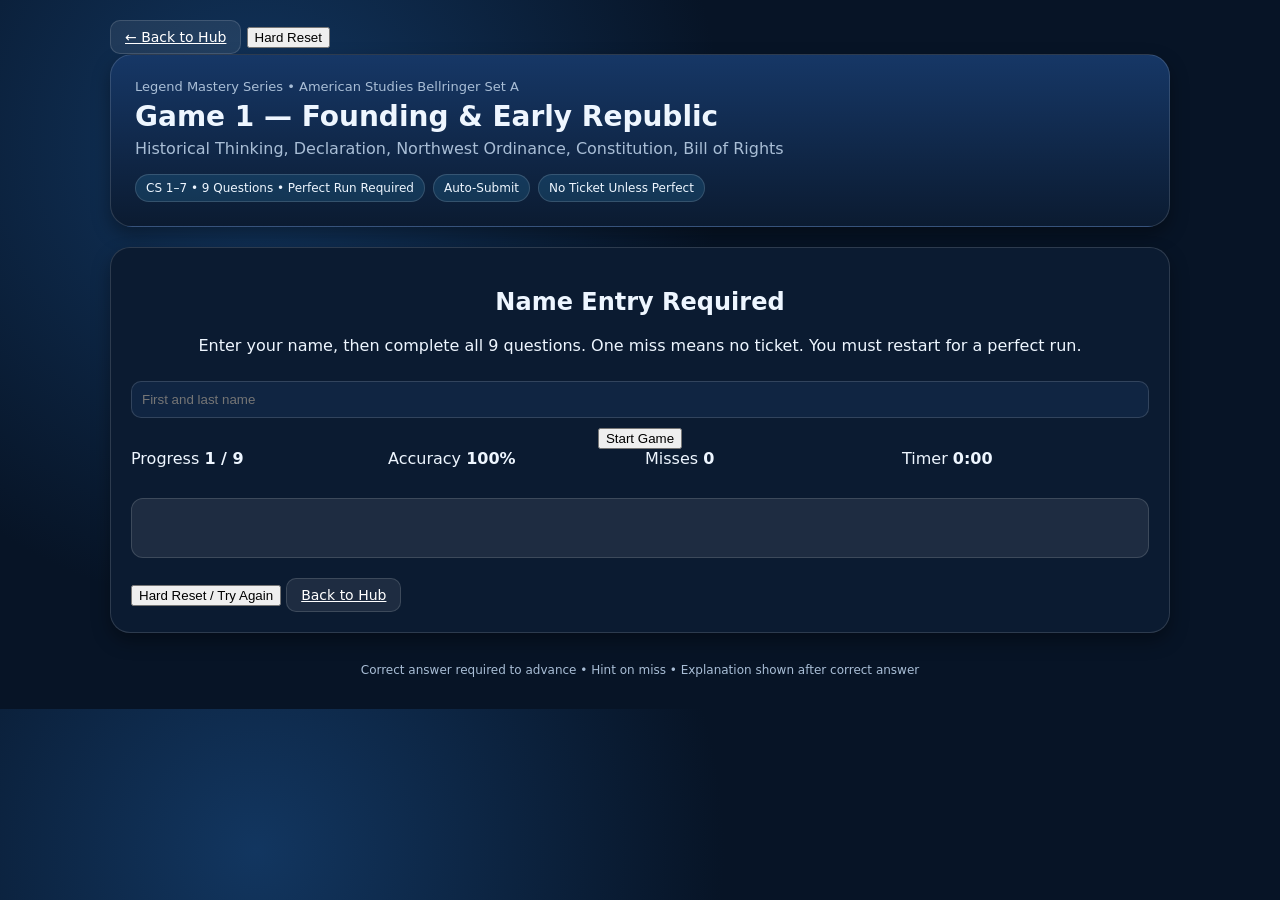
==== games/amstud-bellringer-game-1.html @ ef235aa2 "Create amstud-bellringer-game-1.html" ====
<!doctype html>
<html lang="en">
<head>
  <meta charset="utf-8" />
  <meta name="viewport" content="width=device-width, initial-scale=1" />
  <title>Game 1 — Founding & Early Republic</title>
  <link rel="stylesheet" href="../styles.css" />
</head>

<body>
  <div class="wrap">

    <div class="topbar">
      <a class="btn secondary" href="../index.html">← Back to Hub</a>
      <button id="resetBtn" class="secondary">Hard Reset</button>
    </div>

    <header class="hero">
      <div class="kicker">Legend Mastery Series • American Studies Bellringer Set A</div>
      <h1 id="gameTitle">Game</h1>
      <p id="gameSub" class="sub"></p>

      <div class="pills">
        <span id="gameMeta" class="pill"></span>
        <span class="pill">Auto-Submit</span>
        <span class="pill">No Ticket Unless Perfect</span>
      </div>
    </header>

    <main class="game-shell" style="margin-top: 20px;">

      <section id="startPanel" class="start">
        <h2>Name Entry Required</h2>
        <p class="muted">
          Enter your name, then complete all 9 questions. One miss means no ticket.
          You must restart for a perfect run.
        </p>

        <input
          id="studentName"
          class="input"
          placeholder="First and last name"
          autocomplete="name"
        />

        <button id="startBtn">Start Game</button>
      </section>

      <section id="gamePanel" class="hide">
        <div class="hud">
          <div>
            <span class="label">Progress</span>
            <b id="progress">1 / 9</b>
          </div>

          <div>
            <span class="label">Accuracy</span>
            <b id="acc">100%</b>
          </div>

          <div>
            <span class="label">Misses</span>
            <b id="misses">0</b>
          </div>

          <div>
            <span class="label">Timer</span>
            <b id="timer">0:00</b>
          </div>
        </div>

        <p id="csLine" class="muted small"></p>
        <div id="qText" class="question"></div>
        <div id="choices" class="choices"></div>
        <div id="feedback" class="feedback"></div>
      </section>

      <section id="finishPanel" class="hide">
        <h2 id="finishTitle"></h2>
        <p id="finishMsg" class="muted"></p>

        <div id="ticket"></div>

        <div class="btn-row">
          <button id="resetBtn2">Hard Reset / Try Again</button>
          <a class="btn secondary" href="../index.html">Back to Hub</a>
        </div>
      </section>

      <div id="errorBox" class="errorbox hide"></div>

    </main>

    <p class="footer small">
      Correct answer required to advance • Hint on miss • Explanation shown after correct answer
    </p>

  </div>

  <script>
    /*
      ============================================================
      QUESTION BANK — EDIT HERE
      ============================================================

      To edit a question:
      1. Change the question text.
      2. Change any choice text.
      3. Set answer to "A", "B", "C", or "D".
      4. Keep each game at 9 questions.
      5. Hints should guide students without revealing the answer.
      6. Explanations appear after a correct answer and linger about 5 seconds.
    */

    const GAME = {
  "title": "Game 1 — Founding & Early Republic",
  "subtitle": "Historical Thinking, Declaration, Northwest Ordinance, Constitution, Bill of Rights",
  "cs": "CS 1–7",
  "key": "amstud_bellringer_set_a_game_1",
  "questions": [
    {
      "id": "Q1",
      "question": "Which factor BEST helps determine whether a historical source is credible?",
      "choices": [
        "The length of the document",
        "The number of times it has been viewed",
        "Agreement with other reliable sources",
        "Whether the author uses emotional language"
      ],
      "answer": "C",
      "explanation": "A source is credible when its information is supported by other trustworthy sources. Historians cross-check facts across multiple accounts to confirm accuracy and minimize the impact of bias. Agreement among reputable sources strengthens reliability and is a core practice in historical research.",
      "cs": "CS 1",
      "efl": "Analyze and evaluate source credibility",
      "hint": "Credibility grows when a source can be checked against other reliable sources."
    },
    {
      "id": "Q2",
      "question": "A historian finds a newspaper article written during the Spanish-American War that strongly supports U.S. expansion. What should the historian do first?",
      "choices": [
        "Ignore it because it is biased",
        "Compare it with other sources from the era",
        "Use it as the only source",
        "Reject all newspapers as unreliable"
      ],
      "answer": "B",
      "explanation": "Even biased sources contain valuable information. Historians compare such sources with others from the same period to identify consistent facts. Corroboration allows them to understand context, detect exaggeration, and extract reliable details while accounting for perspective.",
      "cs": "CS 1",
      "efl": "Analyze and evaluate source credibility",
      "hint": "Bias does not automatically make a source useless; historians compare it with other evidence."
    },
    {
      "id": "Q3",
      "question": "Which is an example of a primary source for studying World War I?",
      "choices": [
        "A documentary about the war",
        "A modern textbook",
        "A soldier’s letter from the trenches",
        "A historian’s analysis from 2010"
      ],
      "answer": "C",
      "explanation": "A letter written by a soldier during WWI is a firsthand account created at the time of the event. Primary sources provide direct evidence and allow historians to understand individuals’ experiences, perspectives, and emotions without later interpretation. WEDNESDAY (2 MCQs) Content: CS 4 — Declaration of Independence + OST Recall",
      "cs": "CS 1",
      "efl": "Distinguish primary and secondary evidence",
      "hint": "Primary sources are created by people who experienced the event or lived at the time."
    },
    {
      "id": "Q4",
      "question": "Which democratic ideal in the Declaration explains why governments derive their power from the people?",
      "choices": [
        "Federalism",
        "Consent of the governed",
        "Rule of law",
        "Judicial review"
      ],
      "answer": "B",
      "explanation": "“Consent of the governed” reflects the Enlightenment idea that government authority comes from the people. This principle asserts that legitimacy is based on citizens granting power to leaders, a foundational idea expressed clearly in the Declaration of Independence.",
      "cs": "CS 4",
      "efl": "Explain unalienable rights and consent of the people",
      "hint": "The question asks where government gets legitimate power."
    },
    {
      "id": "Q5",
      "question": "Why do historians corroborate evidence before drawing conclusions?",
      "choices": [
        "To shorten the research process",
        "To ensure multiple sources support a claim",
        "To avoid reading biased sources",
        "To eliminate the need for secondary sources"
      ],
      "answer": "B",
      "explanation": "Corroboration—checking multiple sources—is essential for determining accuracy. Since individual sources may contain bias or error, historians verify details across accounts. When several independent sources agree, the conclusion becomes more reliable. FRIDAY (1 MCQ) Content: CS 5 — Northwest Ordinance",
      "cs": "CS 2",
      "efl": "Use evidence to support or refute conclusions",
      "hint": "Corroboration means checking whether several sources support the same claim."
    },
    {
      "id": "Q6",
      "question": "Which precedent established by the Northwest Ordinance was later included in the U.S. Constitution?",
      "choices": [
        "A national religion",
        "Slavery permitted across all territories",
        "Protection of civil liberties",
        "Creation of political parties"
      ],
      "answer": "C",
      "explanation": "The Northwest Ordinance guaranteed fundamental rights such as freedom of religion, property rights, and due process. These protections influenced the Bill of Rights, showing continuity between early territorial policies and the later constitutional framework.",
      "cs": "CS 5",
      "efl": "Explain Northwest Ordinance precedents",
      "hint": "Look for a governing precedent later reflected in constitutional protections."
    },
    {
      "id": "Q11",
      "question": "Which weakness of the Articles did the new Constitution directly fix?",
      "choices": [
        "Lack of a national military",
        "No power to regulate interstate commerce",
        "States appointing Supreme Court justices",
        "Too strong national executive"
      ],
      "answer": "B",
      "explanation": "The Constitution granted Congress power over interstate commerce, solving trade conflicts that states had caused under the Articles. This authority allowed for uniform economic policy and reduced state-level competition that hurt national unity. FRIDAY (1 MCQ) Content: CS 7 — Constitutional Structure",
      "cs": "CS 6",
      "efl": "Explain how the Constitution strengthened national government",
      "hint": "The Constitution fixed economic weakness by giving Congress power over commerce."
    },
    {
      "id": "Q12",
      "question": "Why did the Framers create three branches of government?",
      "choices": [
        "To reduce state influence",
        "To ensure quick decision-making",
        "To prevent any one branch from becoming too powerful",
        "To give Congress control over the military"
      ],
      "answer": "C",
      "explanation": "Separation of powers distributes authority among the legislative, executive, and judicial branches. By dividing responsibilities, the Framers reduced the risk of tyranny and ensured that each branch could check the others.",
      "cs": "CS 6",
      "efl": "Explain limited government and separation of powers",
      "hint": "Three branches were created so power would not concentrate in one place."
    },
    {
      "id": "Q13",
      "question": "Why did Anti-Federalists oppose the original Constitution?",
      "choices": [
        "It created too many political parties",
        "It lacked protections for individual rights",
        "It guaranteed equal representation in Congress",
        "It strengthened state governments too much"
      ],
      "answer": "B",
      "explanation": "Anti-Federalists feared that a strong national government could abuse power without explicit rights protections. Their pressure led to the Bill of Rights, ensuring freedoms like speech, religion, and due process were formally guaranteed.",
      "cs": "CS 7",
      "efl": "Compare Federalist and Anti-Federalist arguments",
      "hint": "Anti-Federalists worried about liberty and wanted explicit protections."
    }
  ]
};

    /*
      ============================================================
      GAME ENGINE — DO NOT EDIT UNLESS CHANGING GAME BEHAVIOR
      ============================================================
    */

    const $ = (id) => document.getElementById(id);

    let order = [];
    let idx = 0;
    let misses = 0;
    let attempts = 0;
    let startMs = null;
    let timer = null;
    let student = "";
    let locked = false;

    function showError(message) {
      $("errorBox").classList.remove("hide");
      $("errorBox").textContent = message;
    }

    window.addEventListener("error", (event) => {
      showError("Game error: " + event.message);
    });

    window.addEventListener("unhandledrejection", (event) => {
      const reason = event.reason?.message || event.reason;
      showError("Game promise error: " + reason);
    });

    function pad(number) {
      return String(number).padStart(2, "0");
    }

    function timeStr(date) {
      return `${pad(date.getHours())}:${pad(date.getMinutes())}:${pad(date.getSeconds())}`;
    }

    function elapsed() {
      const seconds = Math.floor((Date.now() - startMs) / 1000);
      return `${Math.floor(seconds / 60)}:${pad(seconds % 60)}`;
    }

    function accuracy() {
      if (!attempts) return 100;
      return Math.round(((attempts - misses) / attempts) * 100);
    }

    function hardReset() {
      try {
        sessionStorage.removeItem(GAME.key);
        localStorage.removeItem(GAME.key);
      } catch (error) {
        console.warn("Storage clear skipped:", error);
      }

      location.reload();
    }

    function startGame() {
      student = $("studentName").value.trim();

      if (!student) {
        showError("Enter your name to begin.");
        return;
      }

      $("startPanel").classList.add("hide");
      $("gamePanel").classList.remove("hide");

      startMs = Date.now();
      order = GAME.questions.map((_, index) => index);
      idx = 0;
      misses = 0;
      attempts = 0;

      timer = setInterval(updateHud, 500);

      render();
    }

    function updateHud() {
      $("progress").textContent = `${Math.min(idx + 1, GAME.questions.length)} / ${GAME.questions.length}`;
      $("acc").textContent = accuracy() + "%";
      $("misses").textContent = misses;
      $("timer").textContent = startMs ? elapsed() : "0:00";
    }

    function render() {
      locked = false;
      updateHud();

      const question = GAME.questions[order[idx]];

      $("qText").textContent = question.question;
      $("csLine").textContent = question.cs + " • " + question.efl;
      $("feedback").innerHTML =
        "Choose the best answer. Incorrect choices give a hint but do not reveal the answer.";

      const choicesBox = $("choices");
      choicesBox.innerHTML = "";

      const letters = ["A", "B", "C", "D"];

      question.choices.forEach((choiceText, index) => {
        const button = document.createElement("button");
        button.className = "choice";
        button.innerHTML = `<b>${letters[index]}.</b> ${choiceText}`;
        button.onclick = () => choose(index, button);
        choicesBox.appendChild(button);
      });
    }

    function choose(index, button) {
      if (locked) return;

      const question = GAME.questions[order[idx]];
      const chosen = "ABCD"[index];

      attempts++;

      if (chosen === question.answer) {
        locked = true;
        button.classList.add("correct");

        $("feedback").innerHTML = "<b>Correct.</b><br>" + question.explanation;

        updateHud();

        setTimeout(() => {
          idx++;

          if (idx >= GAME.questions.length) {
            finish();
          } else {
            render();
          }
        }, 5000);

      } else {
        misses++;
        button.classList.add("incorrect");
        button.disabled = true;

        $("feedback").innerHTML = "<b>Not yet.</b> Hint: " + question.hint;

        updateHud();
      }
    }

    function finish() {
      clearInterval(timer);

      $("gamePanel").classList.add("hide");
      $("finishPanel").classList.remove("hide");

      const end = new Date();
      const perfectRun = misses === 0;

      $("finishTitle").textContent = perfectRun
        ? "Perfect Run — Submit Ticket"
        : "Mastery required — restart";

      $("finishMsg").textContent = perfectRun
        ? "Show this ticket to your teacher."
        : "No ticket generated. Restart and complete a perfect run.";

      const ticket = $("ticket");
      ticket.className = perfectRun ? "ticket" : "ticket danger";

      if (perfectRun) {
        ticket.innerHTML = `
          <h2>Submit Ticket</h2>

          <div class="ticket-grid">
            <div>
              <span class="label">Student</span>
              <b>${student}</b>
            </div>

            <div>
              <span class="label">Date</span>
              <b>${end.toLocaleDateString()}</b>
            </div>

            <div>
              <span class="label">Start Time</span>
              <b>${timeStr(new Date(startMs))}</b>
            </div>

            <div>
              <span class="label">End Time</span>
              <b>${timeStr(end)}</b>
            </div>

            <div>
              <span class="label">Runtime</span>
              <b>${elapsed()}</b>
            </div>

            <div>
              <span class="label">Accuracy</span>
              <b>${accuracy()}%</b>
            </div>

            <div>
              <span class="label">Misses</span>
              <b>${misses}</b>
            </div>

            <div>
              <span class="label">Result</span>
              <b>Perfect Run</b>
            </div>
          </div>
        `;
      } else {
        ticket.innerHTML = `
          <h2>Mastery required — restart</h2>
          <p>You must finish with 0 misses to generate a submit ticket.</p>
        `;
      }
    }

    document.addEventListener("DOMContentLoaded", () => {
      $("gameTitle").textContent = GAME.title;
      $("gameSub").textContent = GAME.subtitle;
      $("gameMeta").textContent = GAME.cs + " • 9 Questions • Perfect Run Required";

      $("startBtn").onclick = startGame;
      $("resetBtn").onclick = hardReset;
      $("resetBtn2").onclick = hardReset;
    });
  </script>
</body>
</html>
---- styles.css ----
/* =========================
   ROOT VARIABLES
========================= */
:root {
  --bg: #071426;
  --panel: #0b1b31;
  --panel-2: #102542;
  --text: #eef6ff;
  --muted: #a9bed6;
  --line: rgba(255,255,255,0.14);

  --blue: #3db8f3;
  --green: #22c55e;
  --red: #ef4444;
  --gold: #fbbf24;

  --shadow: 0 8px 18px rgba(0,0,0,0.35);
}

/* =========================
   GLOBAL
========================= */
* {
  box-sizing: border-box;
}

body {
  margin: 0;
  font-family: Inter, system-ui, -apple-system, Segoe UI, Roboto, Arial, sans-serif;
  background: radial-gradient(circle at 20% 20%, #123660, #071426 40%);
  color: var(--text);
}

.wrap {
  max-width: 1100px;
  margin: auto;
  padding: 20px;
}

/* =========================
   HERO HEADER
========================= */
.hero {
  background: linear-gradient(180deg, #163766, #0b1b31);
  border-radius: 22px;
  padding: 24px;
  margin-bottom: 20px;
  border: 1px solid var(--line);
  box-shadow: var(--shadow);
}

.kicker {
  color: var(--muted);
  font-size: 13px;
  margin-bottom: 6px;
}

.hero h1 {
  margin: 0;
  font-size: 28px;
}

.sub {
  color: var(--muted);
  margin-top: 6px;
}

/* =========================
   PILLS
========================= */
.pills {
  display: flex;
  gap: 8px;
  flex-wrap: wrap;
  margin-top: 12px;
}

.pill {
  background: rgba(61,184,243,0.15);
  border: 1px solid var(--line);
  padding: 6px 10px;
  border-radius: 999px;
  font-size: 12px;
}

/* =========================
   CARD GRID (HUB)
========================= */
.grid {
  display: grid;
  gap: 14px;
}

.repo-card {
  background: var(--panel);
  border: 1px solid var(--line);
  border-radius: 18px;
  padding: 16px;
  box-shadow: var(--shadow);
}

.repo-card h3 {
  margin: 0 0 8px 0;
}

.repo-card a {
  color: var(--blue);
  text-decoration: none;
}

.repo-card p {
  color: var(--muted);
  font-size: 14px;
}

.btn-row {
  margin-top: 10px;
}

/* =========================
   BUTTONS
========================= */
.btn {
  display: inline-block;
  padding: 8px 14px;
  border-radius: 10px;
  border: none;
  cursor: pointer;
  font-size: 14px;
  background: linear-gradient(90deg, #3db8f3, #0ea5e9);
  color: white;
}

.btn.secondary {
  background: rgba(255,255,255,0.08);
  border: 1px solid var(--line);
}

/* =========================
   GAME SHELL
========================= */
.game-shell {
  background: var(--panel);
  border: 1px solid var(--line);
  border-radius: 20px;
  padding: 20px;
  box-shadow: var(--shadow);
}

/* =========================
   HUD (TOP BAR)
========================= */
.hud {
  display: grid;
  grid-template-columns: repeat(4, 1fr);
  gap: 10px;
  margin-bottom: 14px;
}

.hud-box {
  background: var(--panel-2);
  border: 1px solid var(--line);
  padding: 10px;
  border-radius: 12px;
  text-align: center;
  font-size: 14px;
}

/* =========================
   QUESTION
========================= */
.question {
  font-size: 18px;
  margin-bottom: 12px;
}

/* =========================
   CHOICES
========================= */
.choices {
  display: grid;
  gap: 10px;
}

.choice {
  padding: 10px;
  border: 1px solid var(--line);
  border-radius: 12px;
  cursor: pointer;
  transition: 0.2s;
}

.choice:hover {
  background: rgba(61,184,243,0.12);
}

.choice.correct {
  border: 2px solid var(--green);
  background: rgba(34,197,94,0.15);
}

.choice.incorrect {
  border: 2px solid var(--red);
  background: rgba(239,68,68,0.15);
}

/* =========================
   FEEDBACK BOX
========================= */
.feedback {
  margin-top: 14px;
  padding: 12px;
  border-radius: 12px;
  background: rgba(255,255,255,0.08);
  border: 1px solid var(--line);
  min-height: 60px;
}

/* =========================
   START SCREEN
========================= */
.start {
  text-align: center;
}

.start input {
  width: 100%;
  padding: 10px;
  border-radius: 10px;
  border: 1px solid var(--line);
  margin: 10px 0;
  background: var(--panel-2);
  color: var(--text);
}

/* =========================
   ERROR BOX (IMPORTANT)
========================= */
.error-box {
  margin-top: 14px;
  padding: 10px;
  border-radius: 10px;
  border: 1px solid var(--red);
  background: rgba(239,68,68,0.15);
  color: #ffd6d6;
  white-space: pre-wrap;
}

/* =========================
   FOOTER
========================= */
.footer {
  margin-top: 30px;
  text-align: center;
  color: var(--muted);
  font-size: 12px;
}
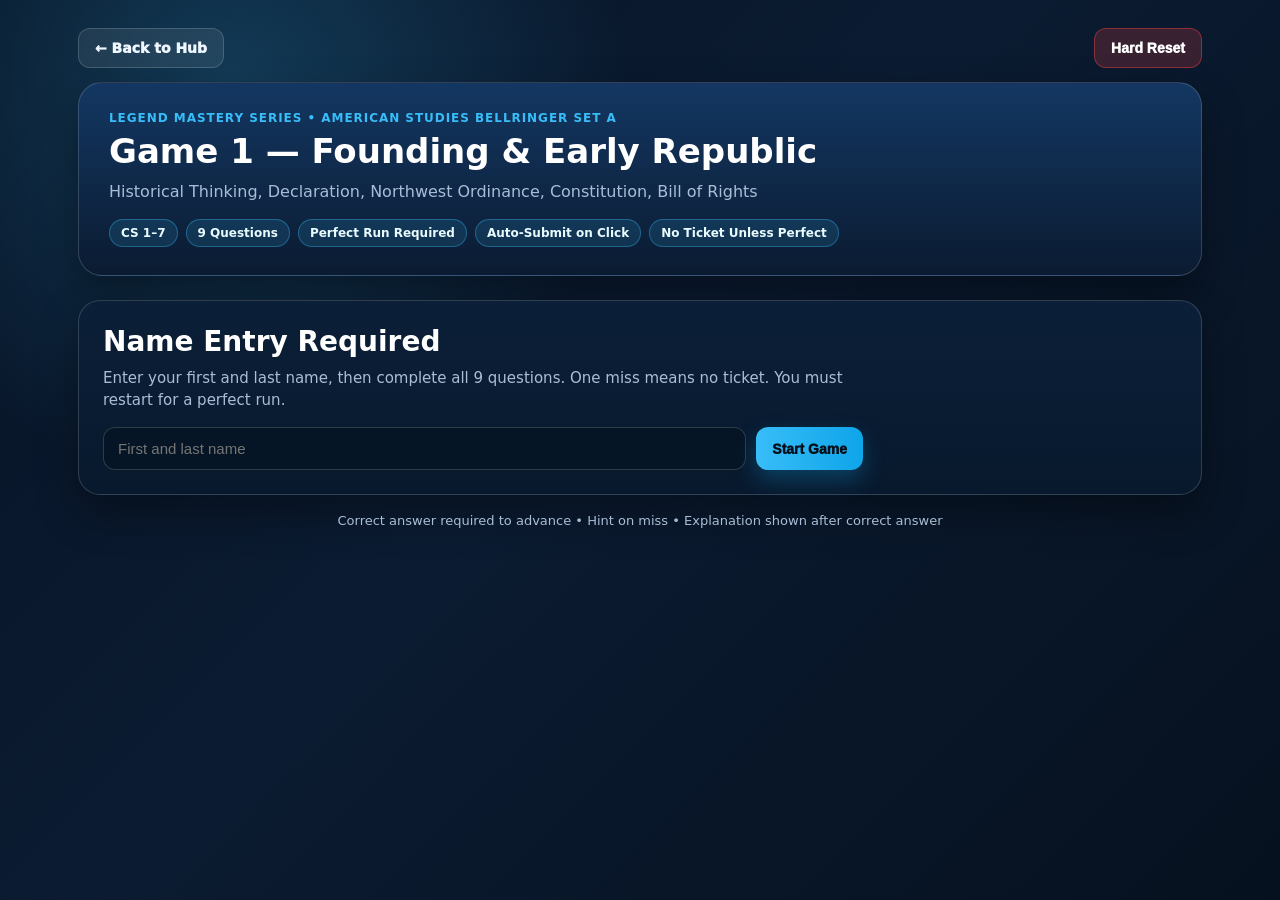
==== commit 7087758d: "Update amstud-bellringer-game-1.html" ====
--- a/games/amstud-bellringer-game-1.html
+++ b/games/amstud-bellringer-game-1.html
@@ -2,8 +2,8 @@
 <html lang="en">
 <head>
   <meta charset="utf-8" />
-  <meta name="viewport" content="width=device-width, initial-scale=1" />
-  <title>Game 1 — Founding & Early Republic</title>
+  <meta name="viewport" content="width=device-width,initial-scale=1" />
+  <title>Game 1 — Founding & Early Republic — Legend Mastery Series</title>
   <link rel="stylesheet" href="../styles.css" />
 </head>
 
@@ -12,484 +12,518 @@
 
     <div class="topbar">
       <a class="btn secondary" href="../index.html">← Back to Hub</a>
-      <button id="resetBtn" class="secondary">Hard Reset</button>
+      <button class="btn danger" id="hardResetTop" type="button">Hard Reset</button>
     </div>
 
     <header class="hero">
       <div class="kicker">Legend Mastery Series • American Studies Bellringer Set A</div>
-      <h1 id="gameTitle">Game</h1>
-      <p id="gameSub" class="sub"></p>
-
+      <h1>Game 1 — Founding & Early Republic</h1>
+      <p class="sub">Historical Thinking, Declaration, Northwest Ordinance, Constitution, Bill of Rights</p>
       <div class="pills">
-        <span id="gameMeta" class="pill"></span>
-        <span class="pill">Auto-Submit</span>
+        <span class="pill">CS 1–7</span>
+        <span class="pill">9 Questions</span>
+        <span class="pill">Perfect Run Required</span>
+        <span class="pill">Auto-Submit on Click</span>
         <span class="pill">No Ticket Unless Perfect</span>
       </div>
     </header>
 
-    <main class="game-shell" style="margin-top: 20px;">
-
-      <section id="startPanel" class="start">
-        <h2>Name Entry Required</h2>
-        <p class="muted">
-          Enter your name, then complete all 9 questions. One miss means no ticket.
-          You must restart for a perfect run.
-        </p>
-
-        <input
-          id="studentName"
-          class="input"
-          placeholder="First and last name"
-          autocomplete="name"
-        />
-
-        <button id="startBtn">Start Game</button>
-      </section>
-
-      <section id="gamePanel" class="hide">
-        <div class="hud">
-          <div>
-            <span class="label">Progress</span>
-            <b id="progress">1 / 9</b>
-          </div>
-
-          <div>
-            <span class="label">Accuracy</span>
-            <b id="acc">100%</b>
-          </div>
-
-          <div>
-            <span class="label">Misses</span>
-            <b id="misses">0</b>
-          </div>
-
-          <div>
-            <span class="label">Timer</span>
-            <b id="timer">0:00</b>
-          </div>
-        </div>
-
-        <p id="csLine" class="muted small"></p>
-        <div id="qText" class="question"></div>
-        <div id="choices" class="choices"></div>
-        <div id="feedback" class="feedback"></div>
-      </section>
-
-      <section id="finishPanel" class="hide">
-        <h2 id="finishTitle"></h2>
-        <p id="finishMsg" class="muted"></p>
-
-        <div id="ticket"></div>
-
-        <div class="btn-row">
-          <button id="resetBtn2">Hard Reset / Try Again</button>
-          <a class="btn secondary" href="../index.html">Back to Hub</a>
+    <main class="game-shell">
+
+      <section id="startScreen" class="screen active">
+        <div class="name-card">
+          <h2>Name Entry Required</h2>
+          <p class="muted">
+            Enter your first and last name, then complete all 9 questions.
+            One miss means no ticket. You must restart for a perfect run.
+          </p>
+
+          <div class="field-row">
+            <input id="studentName" type="text" placeholder="First and last name" autocomplete="off" />
+            <button class="btn" id="startBtn" type="button">Start Game</button>
+          </div>
         </div>
       </section>
 
-      <div id="errorBox" class="errorbox hide"></div>
+      <section id="gameScreen" class="screen">
+        <div class="hud">
+          <div class="hud-box">
+            <div class="hud-label">Progress</div>
+            <div class="hud-value" id="progressText">1 / 9</div>
+          </div>
+          <div class="hud-box">
+            <div class="hud-label">Accuracy</div>
+            <div class="hud-value" id="accuracyText">100%</div>
+          </div>
+          <div class="hud-box">
+            <div class="hud-label">Misses</div>
+            <div class="hud-value" id="missesText">0</div>
+          </div>
+          <div class="hud-box">
+            <div class="hud-label">Timer</div>
+            <div class="hud-value" id="timerText">0:00</div>
+          </div>
+        </div>
+
+        <div class="question-card">
+          <div class="question-meta" id="questionMeta"></div>
+          <h2 class="question" id="questionText"></h2>
+          <div class="choices" id="choices"></div>
+          <div class="feedback" id="feedback">
+            Select the best answer. The game auto-submits on click.
+          </div>
+        </div>
+      </section>
+
+      <section id="finishScreen" class="screen">
+        <div class="finish-card">
+          <h2 id="finishTitle">Finished</h2>
+          <p class="muted" id="finishSummary"></p>
+
+          <div id="ticketArea"></div>
+
+          <div class="btn-row">
+            <button class="btn danger" id="hardResetBottom" type="button">Hard Reset / Try Again</button>
+            <a class="btn secondary" href="../index.html">Back to Hub</a>
+          </div>
+        </div>
+      </section>
+
+      <div class="error-box" id="errorBox"></div>
 
     </main>
 
-    <p class="footer small">
+    <p class="small-note">
       Correct answer required to advance • Hint on miss • Explanation shown after correct answer
     </p>
 
   </div>
 
-  <script>
-    /*
-      ============================================================
-      QUESTION BANK — EDIT HERE
-      ============================================================
-
-      To edit a question:
-      1. Change the question text.
-      2. Change any choice text.
-      3. Set answer to "A", "B", "C", or "D".
-      4. Keep each game at 9 questions.
-      5. Hints should guide students without revealing the answer.
-      6. Explanations appear after a correct answer and linger about 5 seconds.
-    */
-
-    const GAME = {
-  "title": "Game 1 — Founding & Early Republic",
-  "subtitle": "Historical Thinking, Declaration, Northwest Ordinance, Constitution, Bill of Rights",
-  "cs": "CS 1–7",
-  "key": "amstud_bellringer_set_a_game_1",
-  "questions": [
-    {
-      "id": "Q1",
-      "question": "Which factor BEST helps determine whether a historical source is credible?",
-      "choices": [
-        "The length of the document",
-        "The number of times it has been viewed",
-        "Agreement with other reliable sources",
-        "Whether the author uses emotional language"
-      ],
-      "answer": "C",
-      "explanation": "A source is credible when its information is supported by other trustworthy sources. Historians cross-check facts across multiple accounts to confirm accuracy and minimize the impact of bias. Agreement among reputable sources strengthens reliability and is a core practice in historical research.",
-      "cs": "CS 1",
-      "efl": "Analyze and evaluate source credibility",
-      "hint": "Credibility grows when a source can be checked against other reliable sources."
-    },
-    {
-      "id": "Q2",
-      "question": "A historian finds a newspaper article written during the Spanish-American War that strongly supports U.S. expansion. What should the historian do first?",
-      "choices": [
-        "Ignore it because it is biased",
-        "Compare it with other sources from the era",
-        "Use it as the only source",
-        "Reject all newspapers as unreliable"
-      ],
-      "answer": "B",
-      "explanation": "Even biased sources contain valuable information. Historians compare such sources with others from the same period to identify consistent facts. Corroboration allows them to understand context, detect exaggeration, and extract reliable details while accounting for perspective.",
-      "cs": "CS 1",
-      "efl": "Analyze and evaluate source credibility",
-      "hint": "Bias does not automatically make a source useless; historians compare it with other evidence."
-    },
-    {
-      "id": "Q3",
-      "question": "Which is an example of a primary source for studying World War I?",
-      "choices": [
-        "A documentary about the war",
-        "A modern textbook",
-        "A soldier’s letter from the trenches",
-        "A historian’s analysis from 2010"
-      ],
-      "answer": "C",
-      "explanation": "A letter written by a soldier during WWI is a firsthand account created at the time of the event. Primary sources provide direct evidence and allow historians to understand individuals’ experiences, perspectives, and emotions without later interpretation. WEDNESDAY (2 MCQs) Content: CS 4 — Declaration of Independence + OST Recall",
-      "cs": "CS 1",
-      "efl": "Distinguish primary and secondary evidence",
-      "hint": "Primary sources are created by people who experienced the event or lived at the time."
-    },
-    {
-      "id": "Q4",
-      "question": "Which democratic ideal in the Declaration explains why governments derive their power from the people?",
-      "choices": [
-        "Federalism",
-        "Consent of the governed",
-        "Rule of law",
-        "Judicial review"
-      ],
-      "answer": "B",
-      "explanation": "“Consent of the governed” reflects the Enlightenment idea that government authority comes from the people. This principle asserts that legitimacy is based on citizens granting power to leaders, a foundational idea expressed clearly in the Declaration of Independence.",
-      "cs": "CS 4",
-      "efl": "Explain unalienable rights and consent of the people",
-      "hint": "The question asks where government gets legitimate power."
-    },
-    {
-      "id": "Q5",
-      "question": "Why do historians corroborate evidence before drawing conclusions?",
-      "choices": [
-        "To shorten the research process",
-        "To ensure multiple sources support a claim",
-        "To avoid reading biased sources",
-        "To eliminate the need for secondary sources"
-      ],
-      "answer": "B",
-      "explanation": "Corroboration—checking multiple sources—is essential for determining accuracy. Since individual sources may contain bias or error, historians verify details across accounts. When several independent sources agree, the conclusion becomes more reliable. FRIDAY (1 MCQ) Content: CS 5 — Northwest Ordinance",
-      "cs": "CS 2",
-      "efl": "Use evidence to support or refute conclusions",
-      "hint": "Corroboration means checking whether several sources support the same claim."
-    },
-    {
-      "id": "Q6",
-      "question": "Which precedent established by the Northwest Ordinance was later included in the U.S. Constitution?",
-      "choices": [
-        "A national religion",
-        "Slavery permitted across all territories",
-        "Protection of civil liberties",
-        "Creation of political parties"
-      ],
-      "answer": "C",
-      "explanation": "The Northwest Ordinance guaranteed fundamental rights such as freedom of religion, property rights, and due process. These protections influenced the Bill of Rights, showing continuity between early territorial policies and the later constitutional framework.",
-      "cs": "CS 5",
-      "efl": "Explain Northwest Ordinance precedents",
-      "hint": "Look for a governing precedent later reflected in constitutional protections."
-    },
-    {
-      "id": "Q11",
-      "question": "Which weakness of the Articles did the new Constitution directly fix?",
-      "choices": [
-        "Lack of a national military",
-        "No power to regulate interstate commerce",
-        "States appointing Supreme Court justices",
-        "Too strong national executive"
-      ],
-      "answer": "B",
-      "explanation": "The Constitution granted Congress power over interstate commerce, solving trade conflicts that states had caused under the Articles. This authority allowed for uniform economic policy and reduced state-level competition that hurt national unity. FRIDAY (1 MCQ) Content: CS 7 — Constitutional Structure",
-      "cs": "CS 6",
-      "efl": "Explain how the Constitution strengthened national government",
-      "hint": "The Constitution fixed economic weakness by giving Congress power over commerce."
-    },
-    {
-      "id": "Q12",
-      "question": "Why did the Framers create three branches of government?",
-      "choices": [
-        "To reduce state influence",
-        "To ensure quick decision-making",
-        "To prevent any one branch from becoming too powerful",
-        "To give Congress control over the military"
-      ],
-      "answer": "C",
-      "explanation": "Separation of powers distributes authority among the legislative, executive, and judicial branches. By dividing responsibilities, the Framers reduced the risk of tyranny and ensured that each branch could check the others.",
-      "cs": "CS 6",
-      "efl": "Explain limited government and separation of powers",
-      "hint": "Three branches were created so power would not concentrate in one place."
-    },
-    {
-      "id": "Q13",
-      "question": "Why did Anti-Federalists oppose the original Constitution?",
-      "choices": [
-        "It created too many political parties",
-        "It lacked protections for individual rights",
-        "It guaranteed equal representation in Congress",
-        "It strengthened state governments too much"
-      ],
-      "answer": "B",
-      "explanation": "Anti-Federalists feared that a strong national government could abuse power without explicit rights protections. Their pressure led to the Bill of Rights, ensuring freedoms like speech, religion, and due process were formally guaranteed.",
-      "cs": "CS 7",
-      "efl": "Compare Federalist and Anti-Federalist arguments",
-      "hint": "Anti-Federalists worried about liberty and wanted explicit protections."
+<script>
+/* =========================================================
+   QUESTION BANK — CLEAN / EDITABLE
+   Edit question, choices, answer, hint, and explanation here.
+========================================================= */
+const QUESTIONS = [
+  {
+    "id": "G1-Q1",
+    "cs": "CS 1",
+    "question": "Which factor BEST helps determine whether a historical source is credible?",
+    "choices": [
+      "The length of the document",
+      "The number of times it has been viewed",
+      "Agreement with other reliable sources",
+      "Whether the author uses emotional language"
+    ],
+    "answer": "Agreement with other reliable sources",
+    "hint": "Think about what historians do before trusting one source.",
+    "explanation": "Credibility improves when information is supported by other reliable sources. Historians corroborate evidence to reduce the impact of bias or error."
+  },
+  {
+    "id": "G1-Q2",
+    "cs": "CS 1",
+    "question": "A historian finds a newspaper article from the Spanish-American War that strongly supports U.S. expansion. What should the historian do first?",
+    "choices": [
+      "Ignore it because it is biased",
+      "Compare it with other sources from the era",
+      "Use it as the only source",
+      "Reject all newspapers as unreliable"
+    ],
+    "answer": "Compare it with other sources from the era",
+    "hint": "Bias does not make a source useless, but it must be checked.",
+    "explanation": "Historians compare biased sources with other accounts to identify facts, perspective, and exaggeration."
+  },
+  {
+    "id": "G1-Q3",
+    "cs": "CS 2",
+    "question": "Why do historians use evidence when developing a thesis?",
+    "choices": [
+      "To avoid explaining events",
+      "To support or refute a historical claim",
+      "To make every source agree",
+      "To replace primary sources"
+    ],
+    "answer": "To support or refute a historical claim",
+    "hint": "A thesis needs proof, not just an opinion.",
+    "explanation": "Historians use evidence from documents, artifacts, photos, and eyewitness accounts to support or refute claims about the past."
+  },
+  {
+    "id": "G1-Q4",
+    "cs": "CS 3",
+    "question": "Which question best reflects cause-and-effect historical thinking?",
+    "choices": [
+      "What font was used in the document?",
+      "How did one event contribute to another event?",
+      "Who printed the longest textbook?",
+      "Which source has the most pages?"
+    ],
+    "answer": "How did one event contribute to another event?",
+    "hint": "Cause-and-effect asks how events connect.",
+    "explanation": "Historians analyze cause, effect, sequence, and correlation to explain why events happened and what they produced."
+  },
+  {
+    "id": "G1-Q5",
+    "cs": "CS 4",
+    "question": "Which democratic ideal in the Declaration explains why governments derive their power from the people?",
+    "choices": [
+      "Federalism",
+      "Consent of the governed",
+      "Rule of law",
+      "Judicial review"
+    ],
+    "answer": "Consent of the governed",
+    "hint": "Look for the idea that people give government its authority.",
+    "explanation": "Consent of the governed means legitimate government power comes from the people."
+  },
+  {
+    "id": "G1-Q6",
+    "cs": "CS 4",
+    "question": "Which idea from the Declaration states that rights cannot legitimately be taken away by government?",
+    "choices": [
+      "Unalienable rights",
+      "Reserved powers",
+      "Judicial review",
+      "Popular sovereignty only in states"
+    ],
+    "answer": "Unalienable rights",
+    "hint": "The Declaration says people possess rights before government exists.",
+    "explanation": "Unalienable rights are natural rights that government is responsible for protecting."
+  },
+  {
+    "id": "G1-Q7",
+    "cs": "CS 5",
+    "question": "Which precedent established by the Northwest Ordinance later influenced U.S. constitutional principles?",
+    "choices": [
+      "A national religion",
+      "Slavery permitted across all territories",
+      "Protection of civil liberties",
+      "Creation of political parties"
+    ],
+    "answer": "Protection of civil liberties",
+    "hint": "The ordinance protected rights in the Northwest Territory.",
+    "explanation": "The Northwest Ordinance included religious liberty, trial by jury, habeas corpus, and other protections that fit the broader constitutional tradition."
+  },
+  {
+    "id": "G1-Q8",
+    "cs": "CS 6",
+    "question": "Which weakness under the Articles of Confederation did the Constitution directly fix?",
+    "choices": [
+      "No power to regulate interstate commerce",
+      "Too much presidential power",
+      "States appointing Supreme Court justices",
+      "A national government with too much tax power"
+    ],
+    "answer": "No power to regulate interstate commerce",
+    "hint": "Think about trade problems between states under the Articles.",
+    "explanation": "The Constitution gave Congress power to regulate interstate commerce, solving one major weakness of the Articles."
+  },
+  {
+    "id": "G1-Q9",
+    "cs": "CS 7",
+    "question": "Why did Anti-Federalist pressure help lead to the Bill of Rights?",
+    "choices": [
+      "They wanted more power for the president",
+      "They feared the Constitution lacked protections for individual liberties",
+      "They wanted to eliminate state governments",
+      "They opposed all written constitutions"
+    ],
+    "answer": "They feared the Constitution lacked protections for individual liberties",
+    "hint": "Anti-Federalists worried about individual rights and government power.",
+    "explanation": "Anti-Federalists argued that explicit protections were needed, leading to the adoption of the Bill of Rights."
+  }
+];
+
+/* =========================================================
+   GAME ENGINE — DO NOT EDIT UNLESS CHANGING BEHAVIOR
+========================================================= */
+const GAME_TITLE = "Game 1 — Founding & Early Republic";
+const STORAGE_KEY = "amstud-bellringer-set-a-game-1";
+
+let state = {
+  studentName: "",
+  index: 0,
+  misses: 0,
+  missedIds: [],
+  startedAt: null,
+  endedAt: null,
+  timerId: null
+};
+
+const $ = (id) => document.getElementById(id);
+
+window.addEventListener("error", function(event) {
+  showError(event.message + "\\n" + event.filename + ":" + event.lineno);
+});
+
+document.addEventListener("DOMContentLoaded", function() {
+  $("startBtn").addEventListener("click", startGame);
+  $("hardResetTop").addEventListener("click", hardReset);
+  $("hardResetBottom").addEventListener("click", hardReset);
+
+  $("studentName").addEventListener("keydown", function(event) {
+    if (event.key === "Enter") startGame();
+  });
+
+  loadSavedAttempt();
+});
+
+function showError(message) {
+  const box = $("errorBox");
+  box.style.display = "block";
+  box.textContent = "Error caught:\\n" + message;
+}
+
+function saveState() {
+  sessionStorage.setItem(STORAGE_KEY, JSON.stringify({
+    studentName: state.studentName,
+    index: state.index,
+    misses: state.misses,
+    missedIds: state.missedIds,
+    startedAt: state.startedAt
+  }));
+}
+
+function loadSavedAttempt() {
+  const raw = sessionStorage.getItem(STORAGE_KEY);
+  if (!raw) return;
+
+  try {
+    const saved = JSON.parse(raw);
+    if (!saved || !saved.studentName) return;
+
+    state.studentName = saved.studentName;
+    state.index = saved.index || 0;
+    state.misses = saved.misses || 0;
+    state.missedIds = saved.missedIds || [];
+    state.startedAt = saved.startedAt || new Date().toISOString();
+
+    showScreen("gameScreen");
+    startTimer();
+    renderQuestion();
+  } catch (error) {
+    showError(error.message);
+  }
+}
+
+function startGame() {
+  const name = $("studentName").value.trim();
+
+  if (!name) {
+    alert("Enter your first and last name before starting.");
+    return;
+  }
+
+  state.studentName = name;
+  state.index = 0;
+  state.misses = 0;
+  state.missedIds = [];
+  state.startedAt = new Date().toISOString();
+  state.endedAt = null;
+
+  saveState();
+  showScreen("gameScreen");
+  startTimer();
+  renderQuestion();
+}
+
+function showScreen(screenId) {
+  document.querySelectorAll(".screen").forEach(function(screen) {
+    screen.classList.remove("active");
+  });
+  $(screenId).classList.add("active");
+}
+
+function startTimer() {
+  if (state.timerId) clearInterval(state.timerId);
+
+  state.timerId = setInterval(function() {
+    const elapsed = elapsedSeconds();
+    $("timerText").textContent = formatSeconds(elapsed);
+  }, 1000);
+}
+
+function elapsedSeconds() {
+  if (!state.startedAt) return 0;
+  return Math.max(0, Math.floor((Date.now() - new Date(state.startedAt).getTime()) / 1000));
+}
+
+function formatSeconds(totalSeconds) {
+  const minutes = Math.floor(totalSeconds / 60);
+  const seconds = totalSeconds % 60;
+  return minutes + ":" + String(seconds).padStart(2, "0");
+}
+
+function formatClock(isoString) {
+  return new Date(isoString).toLocaleTimeString([], {
+    hour: "numeric",
+    minute: "2-digit"
+  });
+}
+
+function formatDate(isoString) {
+  return new Date(isoString).toLocaleDateString();
+}
+
+function currentAccuracy() {
+  const uniqueMisses = new Set(state.missedIds).size;
+  const correctFirstTry = Math.max(0, QUESTIONS.length - uniqueMisses);
+  return Math.round((correctFirstTry / QUESTIONS.length) * 100);
+}
+
+function renderHud() {
+  $("progressText").textContent = Math.min(state.index + 1, QUESTIONS.length) + " / " + QUESTIONS.length;
+  $("accuracyText").textContent = currentAccuracy() + "%";
+  $("missesText").textContent = state.misses;
+  $("timerText").textContent = formatSeconds(elapsedSeconds());
+}
+
+function renderQuestion() {
+  if (state.index >= QUESTIONS.length) {
+    finishGame();
+    return;
+  }
+
+  renderHud();
+
+  const q = QUESTIONS[state.index];
+  $("questionMeta").textContent = q.id + " • " + q.cs;
+  $("questionText").textContent = q.question;
+  $("feedback").className = "feedback";
+  $("feedback").textContent = "Select the best answer. The game auto-submits on click.";
+
+  const choices = $("choices");
+  choices.innerHTML = "";
+
+  q.choices.forEach(function(choiceText) {
+    const button = document.createElement("button");
+    button.type = "button";
+    button.className = "choice";
+    button.textContent = choiceText;
+    button.addEventListener("click", function() {
+      submitChoice(button, choiceText);
+    });
+    choices.appendChild(button);
+  });
+}
+
+function submitChoice(button, choiceText) {
+  const q = QUESTIONS[state.index];
+  const allChoices = Array.from(document.querySelectorAll(".choice"));
+
+  if (choiceText === q.answer) {
+    button.classList.add("correct");
+    allChoices.forEach(function(choice) {
+      choice.disabled = true;
+    });
+
+    $("feedback").className = "feedback good";
+    $("feedback").innerHTML = "<strong>Correct.</strong><br>" + q.explanation;
+
+    setTimeout(function() {
+      state.index += 1;
+      saveState();
+      renderQuestion();
+    }, 5000);
+
+  } else {
+    button.classList.add("incorrect");
+    button.disabled = true;
+
+    state.misses += 1;
+    if (!state.missedIds.includes(q.id)) {
+      state.missedIds.push(q.id);
     }
-  ]
-};
-
-    /*
-      ============================================================
-      GAME ENGINE — DO NOT EDIT UNLESS CHANGING GAME BEHAVIOR
-      ============================================================
-    */
-
-    const $ = (id) => document.getElementById(id);
-
-    let order = [];
-    let idx = 0;
-    let misses = 0;
-    let attempts = 0;
-    let startMs = null;
-    let timer = null;
-    let student = "";
-    let locked = false;
-
-    function showError(message) {
-      $("errorBox").classList.remove("hide");
-      $("errorBox").textContent = message;
-    }
-
-    window.addEventListener("error", (event) => {
-      showError("Game error: " + event.message);
-    });
-
-    window.addEventListener("unhandledrejection", (event) => {
-      const reason = event.reason?.message || event.reason;
-      showError("Game promise error: " + reason);
-    });
-
-    function pad(number) {
-      return String(number).padStart(2, "0");
-    }
-
-    function timeStr(date) {
-      return `${pad(date.getHours())}:${pad(date.getMinutes())}:${pad(date.getSeconds())}`;
-    }
-
-    function elapsed() {
-      const seconds = Math.floor((Date.now() - startMs) / 1000);
-      return `${Math.floor(seconds / 60)}:${pad(seconds % 60)}`;
-    }
-
-    function accuracy() {
-      if (!attempts) return 100;
-      return Math.round(((attempts - misses) / attempts) * 100);
-    }
-
-    function hardReset() {
-      try {
-        sessionStorage.removeItem(GAME.key);
-        localStorage.removeItem(GAME.key);
-      } catch (error) {
-        console.warn("Storage clear skipped:", error);
-      }
-
-      location.reload();
-    }
-
-    function startGame() {
-      student = $("studentName").value.trim();
-
-      if (!student) {
-        showError("Enter your name to begin.");
-        return;
-      }
-
-      $("startPanel").classList.add("hide");
-      $("gamePanel").classList.remove("hide");
-
-      startMs = Date.now();
-      order = GAME.questions.map((_, index) => index);
-      idx = 0;
-      misses = 0;
-      attempts = 0;
-
-      timer = setInterval(updateHud, 500);
-
-      render();
-    }
-
-    function updateHud() {
-      $("progress").textContent = `${Math.min(idx + 1, GAME.questions.length)} / ${GAME.questions.length}`;
-      $("acc").textContent = accuracy() + "%";
-      $("misses").textContent = misses;
-      $("timer").textContent = startMs ? elapsed() : "0:00";
-    }
-
-    function render() {
-      locked = false;
-      updateHud();
-
-      const question = GAME.questions[order[idx]];
-
-      $("qText").textContent = question.question;
-      $("csLine").textContent = question.cs + " • " + question.efl;
-      $("feedback").innerHTML =
-        "Choose the best answer. Incorrect choices give a hint but do not reveal the answer.";
-
-      const choicesBox = $("choices");
-      choicesBox.innerHTML = "";
-
-      const letters = ["A", "B", "C", "D"];
-
-      question.choices.forEach((choiceText, index) => {
-        const button = document.createElement("button");
-        button.className = "choice";
-        button.innerHTML = `<b>${letters[index]}.</b> ${choiceText}`;
-        button.onclick = () => choose(index, button);
-        choicesBox.appendChild(button);
-      });
-    }
-
-    function choose(index, button) {
-      if (locked) return;
-
-      const question = GAME.questions[order[idx]];
-      const chosen = "ABCD"[index];
-
-      attempts++;
-
-      if (chosen === question.answer) {
-        locked = true;
-        button.classList.add("correct");
-
-        $("feedback").innerHTML = "<b>Correct.</b><br>" + question.explanation;
-
-        updateHud();
-
-        setTimeout(() => {
-          idx++;
-
-          if (idx >= GAME.questions.length) {
-            finish();
-          } else {
-            render();
-          }
-        }, 5000);
-
-      } else {
-        misses++;
-        button.classList.add("incorrect");
-        button.disabled = true;
-
-        $("feedback").innerHTML = "<b>Not yet.</b> Hint: " + question.hint;
-
-        updateHud();
-      }
-    }
-
-    function finish() {
-      clearInterval(timer);
-
-      $("gamePanel").classList.add("hide");
-      $("finishPanel").classList.remove("hide");
-
-      const end = new Date();
-      const perfectRun = misses === 0;
-
-      $("finishTitle").textContent = perfectRun
-        ? "Perfect Run — Submit Ticket"
-        : "Mastery required — restart";
-
-      $("finishMsg").textContent = perfectRun
-        ? "Show this ticket to your teacher."
-        : "No ticket generated. Restart and complete a perfect run.";
-
-      const ticket = $("ticket");
-      ticket.className = perfectRun ? "ticket" : "ticket danger";
-
-      if (perfectRun) {
-        ticket.innerHTML = `
-          <h2>Submit Ticket</h2>
-
-          <div class="ticket-grid">
-            <div>
-              <span class="label">Student</span>
-              <b>${student}</b>
-            </div>
-
-            <div>
-              <span class="label">Date</span>
-              <b>${end.toLocaleDateString()}</b>
-            </div>
-
-            <div>
-              <span class="label">Start Time</span>
-              <b>${timeStr(new Date(startMs))}</b>
-            </div>
-
-            <div>
-              <span class="label">End Time</span>
-              <b>${timeStr(end)}</b>
-            </div>
-
-            <div>
-              <span class="label">Runtime</span>
-              <b>${elapsed()}</b>
-            </div>
-
-            <div>
-              <span class="label">Accuracy</span>
-              <b>${accuracy()}%</b>
-            </div>
-
-            <div>
-              <span class="label">Misses</span>
-              <b>${misses}</b>
-            </div>
-
-            <div>
-              <span class="label">Result</span>
-              <b>Perfect Run</b>
-            </div>
-          </div>
-        `;
-      } else {
-        ticket.innerHTML = `
-          <h2>Mastery required — restart</h2>
-          <p>You must finish with 0 misses to generate a submit ticket.</p>
-        `;
-      }
-    }
-
-    document.addEventListener("DOMContentLoaded", () => {
-      $("gameTitle").textContent = GAME.title;
-      $("gameSub").textContent = GAME.subtitle;
-      $("gameMeta").textContent = GAME.cs + " • 9 Questions • Perfect Run Required";
-
-      $("startBtn").onclick = startGame;
-      $("resetBtn").onclick = hardReset;
-      $("resetBtn2").onclick = hardReset;
-    });
-  </script>
+
+    saveState();
+    renderHud();
+
+    $("feedback").className = "feedback warn";
+    $("feedback").innerHTML = "<strong>Hint:</strong> " + q.hint + "<br><br>Choose again. Correct answer required to advance.";
+  }
+}
+
+function finishGame() {
+  if (state.timerId) clearInterval(state.timerId);
+
+  state.endedAt = new Date().toISOString();
+
+  showScreen("finishScreen");
+
+  const elapsed = formatSeconds(Math.floor((new Date(state.endedAt).getTime() - new Date(state.startedAt).getTime()) / 1000));
+  const accuracy = currentAccuracy();
+
+  $("finishSummary").textContent = "Name: " + state.studentName + " • Accuracy: " + accuracy + "% • Misses: " + state.misses + " • Runtime: " + elapsed;
+
+  const ticketArea = $("ticketArea");
+  ticketArea.innerHTML = "";
+
+  if (state.misses === 0) {
+    $("finishTitle").textContent = "Perfect Run Complete";
+
+    ticketArea.innerHTML = `
+      <div class="ticket">
+        <h3>Submit Ticket — Perfect Run</h3>
+        <div class="ticket-grid">
+          <div class="ticket-item">
+            <div class="ticket-label">Student Name</div>
+            <div class="ticket-value">${escapeHtml(state.studentName)}</div>
+          </div>
+          <div class="ticket-item">
+            <div class="ticket-label">Date</div>
+            <div class="ticket-value">${formatDate(state.endedAt)}</div>
+          </div>
+          <div class="ticket-item">
+            <div class="ticket-label">Start Time</div>
+            <div class="ticket-value">${formatClock(state.startedAt)}</div>
+          </div>
+          <div class="ticket-item">
+            <div class="ticket-label">End Time</div>
+            <div class="ticket-value">${formatClock(state.endedAt)}</div>
+          </div>
+          <div class="ticket-item">
+            <div class="ticket-label">Runtime</div>
+            <div class="ticket-value">${elapsed}</div>
+          </div>
+          <div class="ticket-item">
+            <div class="ticket-label">Accuracy</div>
+            <div class="ticket-value">${accuracy}%</div>
+          </div>
+          <div class="ticket-item">
+            <div class="ticket-label">Misses</div>
+            <div class="ticket-value">${state.misses}</div>
+          </div>
+          <div class="ticket-item">
+            <div class="ticket-label">Result</div>
+            <div class="ticket-value">Perfect Run</div>
+          </div>
+        </div>
+      </div>
+    `;
+  } else {
+    $("finishTitle").textContent = "Mastery Required";
+    ticketArea.innerHTML = `
+      <div class="mastery-message">
+        Mastery required — restart
+      </div>
+    `;
+  }
+
+  sessionStorage.removeItem(STORAGE_KEY);
+}
+
+function hardReset() {
+  sessionStorage.removeItem(STORAGE_KEY);
+  location.reload();
+}
+
+function escapeHtml(value) {
+  return String(value)
+    .replaceAll("&", "&amp;")
+    .replaceAll("<", "&lt;")
+    .replaceAll(">", "&gt;")
+    .replaceAll('"', "&quot;")
+    .replaceAll("'", "&#039;");
+}
+</script>
 </body>
 </html>
--- a/styles.css
+++ b/styles.css
@@ -1,257 +1,460 @@
+:root{
+  --bg:#071426;
+  --panel:#0b1b31;
+  --panel2:#102542;
+  --card:#0b1f38;
+  --card2:#0a1a2f;
+  --text:#eef6ff;
+  --muted:#a9bed6;
+  --line:rgba(255,255,255,.16);
+  --blue:#38bdf8;
+  --blue2:#0ea5e9;
+  --green:#22c55e;
+  --red:#ef4444;
+  --gold:#fbbf24;
+  --shadow:0 18px 40px rgba(0,0,0,.35);
+}
+
+*{box-sizing:border-box}
+
+html,body{min-height:100%}
+
+body{
+  margin:0;
+  font-family:Inter,system-ui,-apple-system,Segoe UI,Roboto,Arial,sans-serif;
+  background:
+    radial-gradient(circle at 18% 10%,rgba(56,189,248,.22),transparent 30%),
+    linear-gradient(135deg,#071426 0%,#0b1b31 45%,#06111f 100%);
+  color:var(--text);
+}
+
+a{color:inherit}
+
+.wrap{
+  max-width:1180px;
+  margin:0 auto;
+  padding:28px;
+}
+
 /* =========================
-   ROOT VARIABLES
+   HERO / TOP BANNER
 ========================= */
-:root {
-  --bg: #071426;
-  --panel: #0b1b31;
-  --panel-2: #102542;
-  --text: #eef6ff;
-  --muted: #a9bed6;
-  --line: rgba(255,255,255,0.14);
-
-  --blue: #3db8f3;
-  --green: #22c55e;
-  --red: #ef4444;
-  --gold: #fbbf24;
-
-  --shadow: 0 8px 18px rgba(0,0,0,0.35);
-}
-
-/* =========================
-   GLOBAL
-========================= */
-* {
-  box-sizing: border-box;
-}
-
-body {
-  margin: 0;
-  font-family: Inter, system-ui, -apple-system, Segoe UI, Roboto, Arial, sans-serif;
-  background: radial-gradient(circle at 20% 20%, #123660, #071426 40%);
-  color: var(--text);
-}
-
-.wrap {
-  max-width: 1100px;
-  margin: auto;
-  padding: 20px;
-}
-
-/* =========================
-   HERO HEADER
-========================= */
-.hero {
-  background: linear-gradient(180deg, #163766, #0b1b31);
-  border-radius: 22px;
-  padding: 24px;
-  margin-bottom: 20px;
-  border: 1px solid var(--line);
-  box-shadow: var(--shadow);
-}
-
-.kicker {
-  color: var(--muted);
-  font-size: 13px;
-  margin-bottom: 6px;
-}
-
-.hero h1 {
-  margin: 0;
-  font-size: 28px;
-}
-
-.sub {
-  color: var(--muted);
-  margin-top: 6px;
+.hero{
+  background:linear-gradient(180deg,#133762,#0b1b31);
+  border:1px solid var(--line);
+  border-radius:24px;
+  padding:28px 30px;
+  margin-bottom:24px;
+  box-shadow:var(--shadow);
+}
+
+.kicker{
+  color:var(--blue);
+  font-size:12px;
+  font-weight:900;
+  letter-spacing:.08em;
+  text-transform:uppercase;
+}
+
+.hero h1{
+  margin:8px 0 10px;
+  font-size:34px;
+  line-height:1.08;
+  color:#fff;
+}
+
+.sub{
+  color:var(--muted);
+  font-size:16px;
+  line-height:1.45;
+  max-width:920px;
+  margin:0;
 }
 
 /* =========================
    PILLS
 ========================= */
-.pills {
-  display: flex;
-  gap: 8px;
-  flex-wrap: wrap;
-  margin-top: 12px;
-}
-
-.pill {
-  background: rgba(61,184,243,0.15);
-  border: 1px solid var(--line);
-  padding: 6px 10px;
-  border-radius: 999px;
-  font-size: 12px;
+.pills{
+  display:flex;
+  flex-wrap:wrap;
+  gap:8px;
+  margin-top:16px;
+}
+
+.pill{
+  display:inline-flex;
+  align-items:center;
+  justify-content:center;
+  border:1px solid rgba(56,189,248,.36);
+  background:rgba(56,189,248,.13);
+  color:#e8fbff;
+  border-radius:999px;
+  padding:7px 11px;
+  font-size:12px;
+  font-weight:850;
+  line-height:1;
 }
 
 /* =========================
-   CARD GRID (HUB)
+   HUB CARDS
 ========================= */
-.grid {
-  display: grid;
-  gap: 14px;
-}
-
-.repo-card {
-  background: var(--panel);
-  border: 1px solid var(--line);
-  border-radius: 18px;
-  padding: 16px;
-  box-shadow: var(--shadow);
-}
-
-.repo-card h3 {
-  margin: 0 0 8px 0;
-}
-
-.repo-card a {
-  color: var(--blue);
-  text-decoration: none;
-}
-
-.repo-card p {
-  color: var(--muted);
-  font-size: 14px;
-}
-
-.btn-row {
-  margin-top: 10px;
+.grid{
+  display:grid;
+  grid-template-columns:repeat(2,minmax(0,1fr));
+  gap:18px;
+}
+
+.repo-card{
+  background:linear-gradient(180deg,var(--card),var(--card2));
+  border:1px solid var(--line);
+  border-radius:22px;
+  padding:22px;
+  min-height:240px;
+  box-shadow:var(--shadow);
+  display:flex;
+  flex-direction:column;
+  justify-content:space-between;
+}
+
+.repo-card h3{
+  margin:0 0 12px;
+  font-size:21px;
+  line-height:1.2;
+  color:#fff;
+}
+
+.repo-card h3 a{
+  color:#fff;
+  text-decoration:none;
+}
+
+.repo-card h3 a:hover{
+  color:var(--blue);
+  text-decoration:underline;
+}
+
+.muted,
+.repo-card p{
+  color:var(--muted);
+  line-height:1.45;
+  font-size:15px;
+  margin:0;
+}
+
+.btn-row{
+  margin-top:18px;
+  display:flex;
+  gap:10px;
+  flex-wrap:wrap;
+}
+
+.btn,
+button.btn,
+a.btn{
+  appearance:none;
+  display:inline-flex;
+  align-items:center;
+  justify-content:center;
+  border:0;
+  background:linear-gradient(90deg,var(--blue),var(--blue2));
+  color:#03101b;
+  padding:11px 16px;
+  border-radius:12px;
+  text-decoration:none;
+  font-weight:950;
+  font-size:14px;
+  cursor:pointer;
+  box-shadow:0 10px 22px rgba(14,165,233,.28);
+}
+
+.btn:hover,
+button.btn:hover,
+a.btn:hover{
+  transform:translateY(-1px);
+  filter:brightness(1.07);
+}
+
+.btn.secondary,
+button.btn.secondary,
+a.btn.secondary{
+  color:var(--text);
+  background:rgba(255,255,255,.08);
+  border:1px solid var(--line);
+  box-shadow:none;
+}
+
+.btn.danger,
+button.btn.danger,
+a.btn.danger{
+  color:#fff;
+  background:rgba(239,68,68,.2);
+  border:1px solid rgba(239,68,68,.45);
+  box-shadow:none;
 }
 
 /* =========================
-   BUTTONS
+   GAME LAYOUT
 ========================= */
-.btn {
-  display: inline-block;
-  padding: 8px 14px;
-  border-radius: 10px;
-  border: none;
-  cursor: pointer;
-  font-size: 14px;
-  background: linear-gradient(90deg, #3db8f3, #0ea5e9);
-  color: white;
-}
-
-.btn.secondary {
-  background: rgba(255,255,255,0.08);
-  border: 1px solid var(--line);
-}
-
-/* =========================
-   GAME SHELL
-========================= */
-.game-shell {
-  background: var(--panel);
-  border: 1px solid var(--line);
-  border-radius: 20px;
-  padding: 20px;
-  box-shadow: var(--shadow);
-}
-
-/* =========================
-   HUD (TOP BAR)
-========================= */
-.hud {
-  display: grid;
-  grid-template-columns: repeat(4, 1fr);
-  gap: 10px;
-  margin-bottom: 14px;
-}
-
-.hud-box {
-  background: var(--panel-2);
-  border: 1px solid var(--line);
-  padding: 10px;
-  border-radius: 12px;
-  text-align: center;
-  font-size: 14px;
-}
-
-/* =========================
-   QUESTION
-========================= */
-.question {
-  font-size: 18px;
-  margin-bottom: 12px;
-}
-
-/* =========================
-   CHOICES
-========================= */
-.choices {
-  display: grid;
-  gap: 10px;
-}
-
-.choice {
-  padding: 10px;
-  border: 1px solid var(--line);
-  border-radius: 12px;
-  cursor: pointer;
-  transition: 0.2s;
-}
-
-.choice:hover {
-  background: rgba(61,184,243,0.12);
-}
-
-.choice.correct {
-  border: 2px solid var(--green);
-  background: rgba(34,197,94,0.15);
-}
-
-.choice.incorrect {
-  border: 2px solid var(--red);
-  background: rgba(239,68,68,0.15);
-}
-
-/* =========================
-   FEEDBACK BOX
-========================= */
-.feedback {
-  margin-top: 14px;
-  padding: 12px;
-  border-radius: 12px;
-  background: rgba(255,255,255,0.08);
-  border: 1px solid var(--line);
-  min-height: 60px;
-}
-
-/* =========================
-   START SCREEN
-========================= */
-.start {
-  text-align: center;
-}
-
-.start input {
-  width: 100%;
-  padding: 10px;
-  border-radius: 10px;
-  border: 1px solid var(--line);
-  margin: 10px 0;
-  background: var(--panel-2);
-  color: var(--text);
-}
-
-/* =========================
-   ERROR BOX (IMPORTANT)
-========================= */
-.error-box {
-  margin-top: 14px;
-  padding: 10px;
-  border-radius: 10px;
-  border: 1px solid var(--red);
-  background: rgba(239,68,68,0.15);
-  color: #ffd6d6;
-  white-space: pre-wrap;
-}
-
-/* =========================
-   FOOTER
-========================= */
-.footer {
-  margin-top: 30px;
-  text-align: center;
-  color: var(--muted);
-  font-size: 12px;
-}
+.topbar{
+  display:flex;
+  justify-content:space-between;
+  align-items:center;
+  gap:12px;
+  margin-bottom:14px;
+}
+
+.game-shell{
+  background:linear-gradient(180deg,var(--card),#08192d);
+  border:1px solid var(--line);
+  border-radius:22px;
+  padding:24px;
+  box-shadow:var(--shadow);
+}
+
+.screen{
+  display:none;
+}
+
+.screen.active{
+  display:block;
+}
+
+.name-card,
+.finish-card{
+  max-width:760px;
+}
+
+.name-card h2,
+.finish-card h2{
+  margin:0 0 10px;
+  color:#fff;
+  font-size:28px;
+}
+
+.field-row{
+  display:flex;
+  gap:10px;
+  flex-wrap:wrap;
+  margin-top:16px;
+}
+
+input[type="text"]{
+  flex:1 1 280px;
+  min-width:240px;
+  padding:12px 14px;
+  border-radius:12px;
+  border:1px solid var(--line);
+  background:#061525;
+  color:var(--text);
+  font-size:15px;
+  outline:none;
+}
+
+input[type="text"]:focus{
+  border-color:rgba(56,189,248,.8);
+  box-shadow:0 0 0 3px rgba(56,189,248,.16);
+}
+
+.hud{
+  display:grid;
+  grid-template-columns:repeat(4,minmax(0,1fr));
+  gap:10px;
+  margin-bottom:18px;
+}
+
+.hud-box{
+  background:rgba(255,255,255,.06);
+  border:1px solid var(--line);
+  border-radius:14px;
+  padding:12px;
+}
+
+.hud-label{
+  color:var(--muted);
+  font-size:11px;
+  font-weight:900;
+  letter-spacing:.06em;
+  text-transform:uppercase;
+}
+
+.hud-value{
+  margin-top:4px;
+  color:#fff;
+  font-size:20px;
+  font-weight:950;
+}
+
+.question-card{
+  background:rgba(255,255,255,.05);
+  border:1px solid var(--line);
+  border-radius:20px;
+  padding:22px;
+}
+
+.question-meta{
+  color:var(--blue);
+  font-size:12px;
+  font-weight:950;
+  letter-spacing:.04em;
+  text-transform:uppercase;
+  margin-bottom:8px;
+}
+
+.question{
+  color:#fff;
+  font-size:24px;
+  line-height:1.3;
+  margin:0 0 18px;
+}
+
+.choices{
+  display:grid;
+  gap:12px;
+}
+
+.choice{
+  width:100%;
+  text-align:left;
+  border:1px solid var(--line);
+  border-radius:15px;
+  background:#071a2f;
+  color:var(--text);
+  padding:14px 16px;
+  font-size:16px;
+  line-height:1.35;
+  cursor:pointer;
+}
+
+.choice:hover:not(:disabled){
+  border-color:rgba(56,189,248,.75);
+  background:#0b2440;
+}
+
+.choice.correct{
+  border-color:rgba(34,197,94,.85);
+  background:rgba(34,197,94,.16);
+}
+
+.choice.incorrect{
+  border-color:rgba(239,68,68,.85);
+  background:rgba(239,68,68,.14);
+}
+
+.choice:disabled{
+  cursor:not-allowed;
+  opacity:.9;
+}
+
+.feedback{
+  margin-top:16px;
+  border:1px solid var(--line);
+  border-radius:16px;
+  padding:14px;
+  min-height:70px;
+  background:rgba(255,255,255,.06);
+  color:var(--text);
+  line-height:1.45;
+}
+
+.feedback.good{
+  border-color:rgba(34,197,94,.6);
+  background:rgba(34,197,94,.12);
+}
+
+.feedback.warn{
+  border-color:rgba(251,191,36,.65);
+  background:rgba(251,191,36,.10);
+}
+
+.ticket{
+  margin-top:18px;
+  border:2px solid rgba(34,197,94,.55);
+  border-radius:18px;
+  background:rgba(34,197,94,.12);
+  padding:18px;
+}
+
+.ticket h3{
+  margin:0 0 12px;
+  color:#fff;
+}
+
+.ticket-grid{
+  display:grid;
+  grid-template-columns:repeat(2,minmax(0,1fr));
+  gap:10px 18px;
+}
+
+.ticket-item{
+  border:1px solid rgba(255,255,255,.12);
+  background:rgba(0,0,0,.14);
+  border-radius:12px;
+  padding:10px;
+}
+
+.ticket-label{
+  color:var(--muted);
+  font-size:11px;
+  text-transform:uppercase;
+  font-weight:900;
+}
+
+.ticket-value{
+  margin-top:3px;
+  color:#fff;
+  font-weight:900;
+}
+
+.mastery-message{
+  border:2px solid rgba(239,68,68,.55);
+  background:rgba(239,68,68,.14);
+  border-radius:18px;
+  padding:18px;
+  margin-top:18px;
+  color:#fff;
+  font-weight:900;
+}
+
+.error-box{
+  display:none;
+  white-space:pre-wrap;
+  margin-top:18px;
+  border:1px solid rgba(239,68,68,.65);
+  background:rgba(239,68,68,.13);
+  color:#ffd6d6;
+  border-radius:14px;
+  padding:12px;
+  font-size:13px;
+}
+
+.small-note{
+  color:var(--muted);
+  font-size:13px;
+  margin-top:18px;
+  text-align:center;
+}
+
+.footer{
+  margin-top:34px;
+  padding:18px;
+  text-align:center;
+  color:var(--muted);
+  font-size:13px;
+}
+
+@media(max-width:850px){
+  .grid,
+  .hud,
+  .ticket-grid{
+    grid-template-columns:1fr;
+  }
+  .wrap{
+    padding:18px;
+  }
+  .hero h1{
+    font-size:28px;
+  }
+  .question{
+    font-size:21px;
+  }
+}
